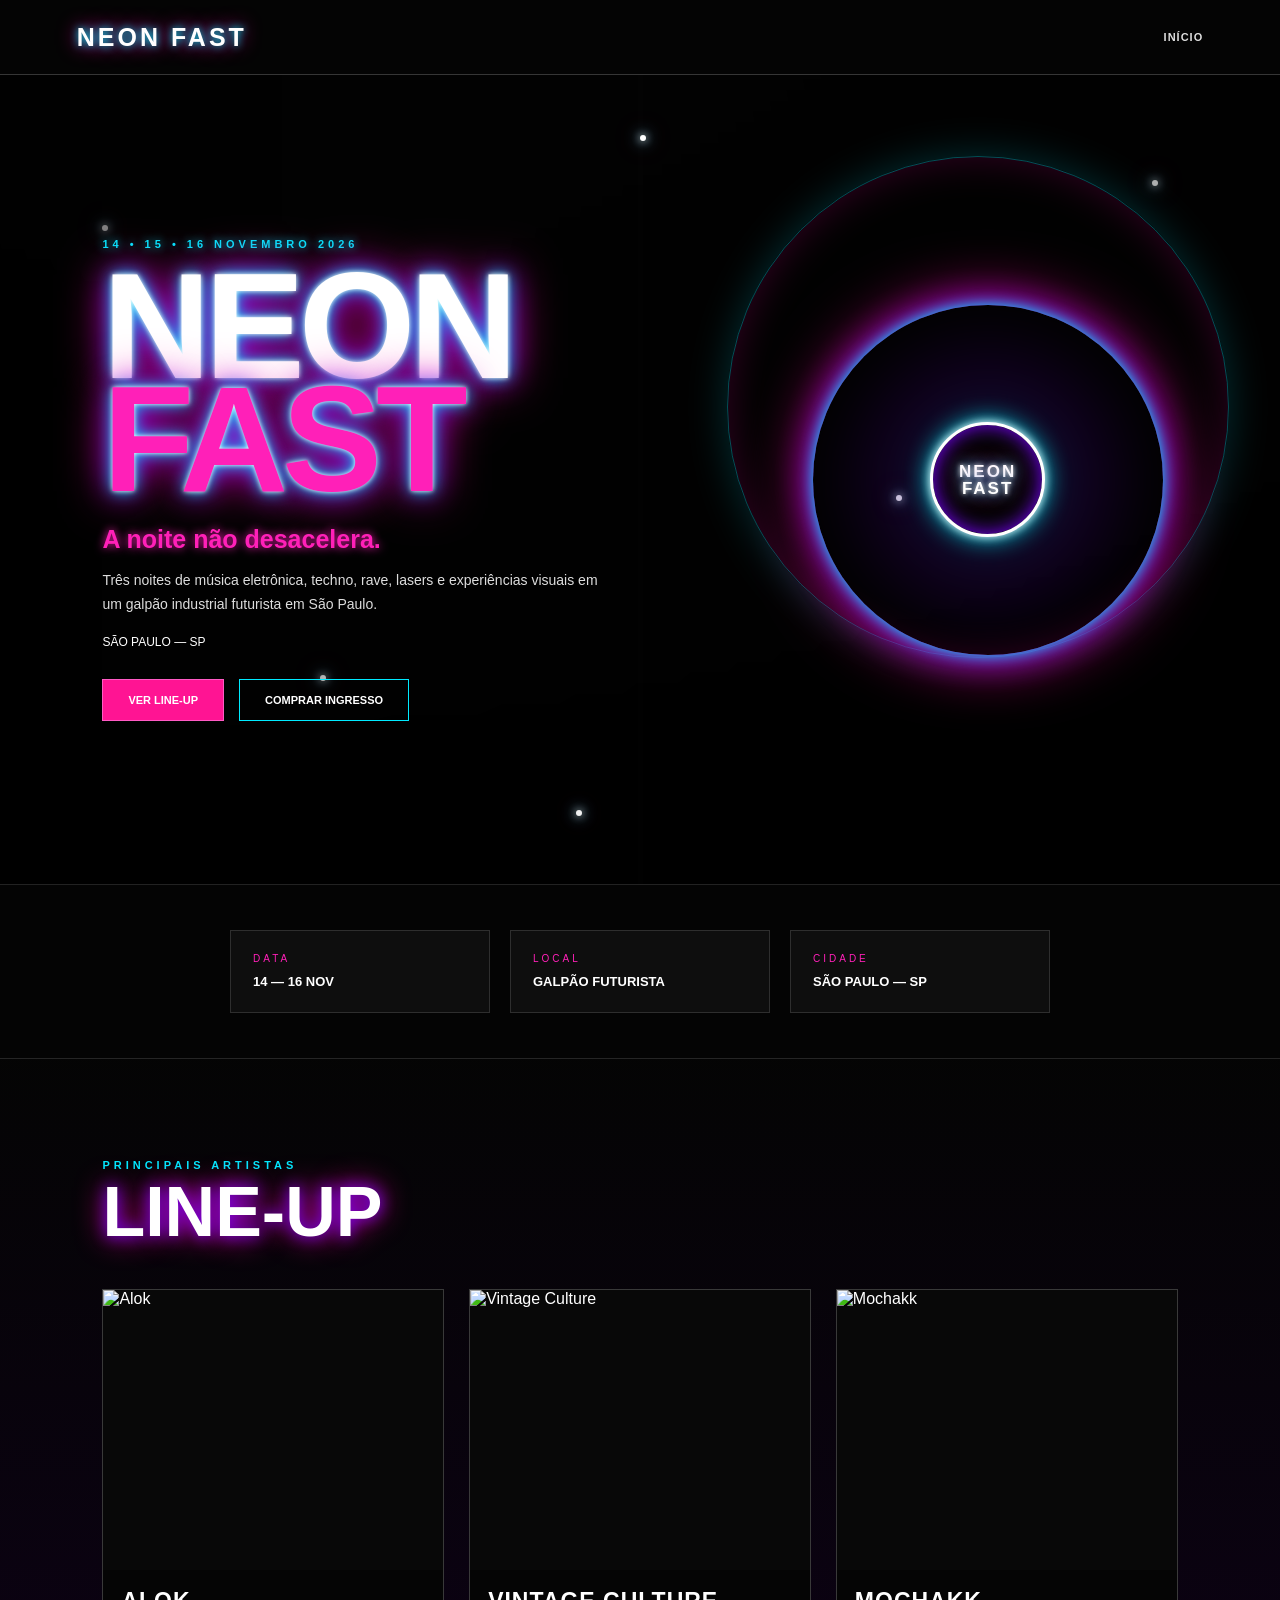
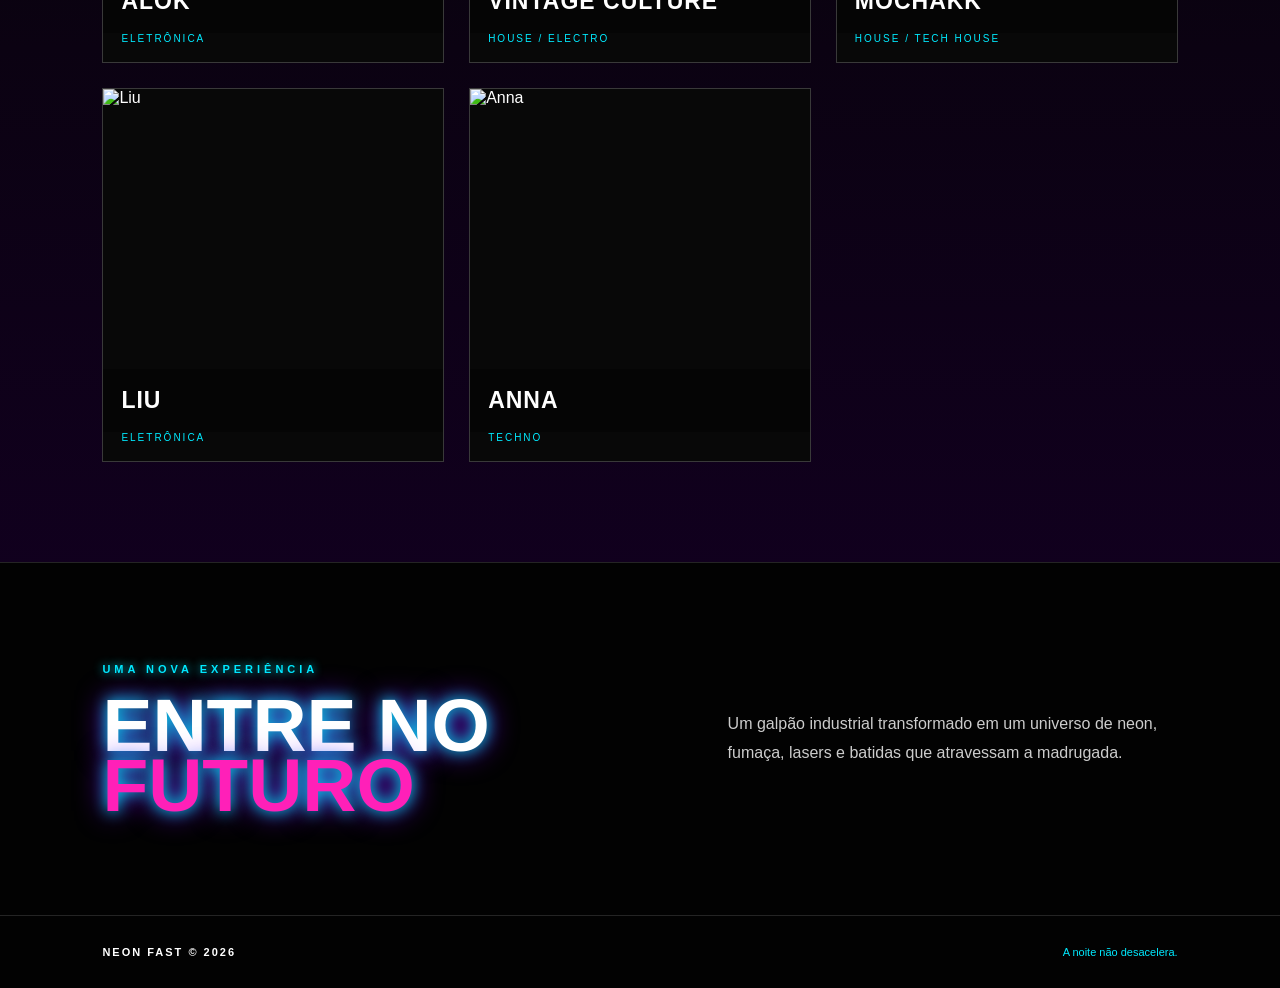
==== index.html @ e108d7a0 "Inicio finalizado" ====
<!DOCTYPE html>
<html lang="pt-BR">

<head>
    <meta charset="UTF-8">
    <meta name="viewport" content="width=device-width, initial-scale=1.0">

    <title>Neon Fast | A noite não desacelera</title>

    <link rel="stylesheet" href="style.css">
</head>

<body>

    

    <div class="bolhas">
        <span></span>
        <span></span>
        <span></span>
        <span></span>
        <span></span>
        <span></span>
    </div>


   

    <header>

        <div class="logo">
            <a href="index.html">NEON FAST</a>
        </div>

        <nav>

            <a href="index.html">INÍCIO</a>
          

        </nav>

    </header>


    <main>

       

        <section class="hero">

            <div class="hero-content">

                <p class="data">
                    14 • 15 • 16 NOVEMBRO 2026
                </p>

                <h1>
                    NEON<br>
                    <span>FAST</span>
                </h1>

                <p class="slogan">
                    A noite não desacelera.
                </p>

                <p class="description">
                    Três noites de música eletrônica, techno,
                    rave, lasers e experiências visuais em um
                    galpão industrial futurista em São Paulo.
                </p>

                <p class="local">
                     SÃO PAULO — SP
                </p>

                <div class="hero-buttons">

                    <a href="line.html" class="button">
                        VER LINE-UP
                    </a>

                    <a href="ingessos.html" class="button button-secondary">
                        COMPRAR INGRESSO
                    </a>

                </div>

            </div>


        
<div class="cd">

    <div class="cd-girando">
        <img src="https://www.kindpng.com/picc/m/26-260950_vector-royalty-free-download-cd-drawing-aesthetic-png.png" alt="CD colorido">
    </div>

    <div class="cd-centro">
        NEON<br>FAST
    </div>

</div>

        </section>


      

        <section class="info">

            <div class="info-card">
                <span>DATA</span>
                <strong>14 — 16 NOV</strong>
            </div>

            <div class="info-card">
                <span>LOCAL</span>
                <strong>GALPÃO FUTURISTA</strong>
            </div>

            <div class="info-card">
                <span>CIDADE</span>
                <strong>SÃO PAULO — SP</strong>
            </div>

        </section>


      

        <section class="lineup">

            <p>PRINCIPAIS ARTISTAS</p>

            <h2>
                LINE-UP
            </h2>


            <div class="artistas">

                <div class="artista">

                    <img
                        src="https://upload.wikimedia.org/wikipedia/commons/e/e1/Alok_Tomorrowland_Winter_2025.jpg"
                        alt="Alok">

                    <h3>ALOK</h3>

                    <p>ELETRÔNICA</p>

                </div>


                <div class="artista">

                    <img
                        src="https://thisisframework.com/wp-content/uploads/2024/02/vintage-culture.jpg"
                        alt="Vintage Culture">

                    <h3>VINTAGE CULTURE</h3>

                    <p>HOUSE / ELECTRO</p>

                </div>


                <div class="artista">

                    <img
                        src="https://betimelapse.com.br/_next/image?url=https%3A%2F%2Fmedia.betimelapse.com.br%2Fuploads%2F2026%2F04%2F1776984934076_download__9_.jpg&w=1920&q=75"
                        alt="Mochakk">

                    <h3>MOCHAKK</h3>

                    <p>HOUSE / TECH HOUSE</p>

                </div>


                <div class="artista">

                    <img
                        src="https://i.scdn.co/image/ab6761610000e5ebf55d343308b2a72713f9dc0d"
                        alt="Liu">

                    <h3>LIU</h3>

                    <p>ELETRÔNICA</p>

                </div>


                <div class="artista">

                    <img
                        src="https://musicnonstop.uol.com.br/wp-content/uploads/2023/06/ANNA_SAMNEILL_07-copy.webp"
                        alt="Anna">

                    <h3>ANNA</h3>

                    <p>TECHNO</p>

                </div>

            </div>

        </section>


      

        <section class="experience">

            <div>

                <p class="data">
                    UMA NOVA EXPERIÊNCIA
                </p>

                <h2>
                    ENTRE NO<br>
                    <span>FUTURO</span>
                </h2>

            </div>

            <p>
                Um galpão industrial transformado em um universo
                de neon, fumaça, lasers e batidas que atravessam
                a madrugada.
            </p>

        </section>

    </main>


   

    <footer>

        <p>NEON FAST © 2026</p>

        <p>A noite não desacelera.</p>

    </footer>



    <script>

        const artistas = document.querySelectorAll(".artista");

        artistas.forEach(function(artista) {

            artista.addEventListener("click", function() {

                artista.classList.toggle("ativo");

            });

        });

    </script>

</body>

</html>
---- style.css ----
* {
    margin: 0;
    padding: 0;
    box-sizing: border-box;
}

html {
    scroll-behavior: smooth;
}

body {
    font-family: Arial, sans-serif;
    background: #050505;
    color: white;
    overflow-x: hidden;
}

a {
    text-decoration: none;
    color: inherit;
}




body::before {
    content: "";

    position: fixed;
    inset: -20%;

    z-index: -3;

    background: url("img/fundo.png") center / cover;

    filter: saturate(1.5) contrast(1.1);

    animation: psicodelico 18s ease-in-out infinite alternate;
}

@keyframes psicodelico {

    0% {
        transform: scale(1) rotate(0deg);
    }

    50% {
        transform: scale(1.08) rotate(2deg);
    }

    100% {
        transform: scale(1.15) rotate(-2deg);
    }

}


/* camada escura */

body::after {
    content: "";

    position: fixed;
    inset: 0;

    z-index: -2;

    background:
        radial-gradient(
            circle at 20% 20%,
            transparent,
            #00000055
        ),
        linear-gradient(
            #00000044,
            #00000099
        );

    pointer-events: none;
}




.bolhas {
    position: fixed;
    inset: 0;

    pointer-events: none;

    z-index: -1;
}

.bolhas span {
    position: absolute;

    width: 6px;
    height: 6px;

    border-radius: 50%;

    background: white;

    box-shadow:
        0 0 8px white,
        0 0 15px #00eaff,
        0 0 25px #ff00aa;

    animation: flutuar 6s linear infinite;
}

.bolhas span:nth-child(1) {
    left: 8%;
    top: 25%;
}

.bolhas span:nth-child(2) {
    left: 25%;
    top: 75%;
    animation-delay: 1s;
}

.bolhas span:nth-child(3) {
    left: 50%;
    top: 15%;
    animation-delay: 2s;
}

.bolhas span:nth-child(4) {
    left: 70%;
    top: 55%;
    animation-delay: 3s;
}

.bolhas span:nth-child(5) {
    left: 90%;
    top: 20%;
    animation-delay: 4s;
}

.bolhas span:nth-child(6) {
    left: 45%;
    top: 90%;
    animation-delay: 5s;
}

@keyframes flutuar {

    0% {
        transform: translateY(0);
        opacity: 0;
    }

    30% {
        opacity: 1;
    }

    70% {
        opacity: 1;
    }

    100% {
        transform: translateY(-120px);
        opacity: 0;
    }

}




header {
    height: 75px;

    padding: 0 6%;

    display: flex;
    align-items: center;
    justify-content: space-between;

    position: sticky;
    top: 0;

    z-index: 20;

    background: #050505dd;

    backdrop-filter: blur(12px);

    border-bottom: 1px solid #ffffff33;
}

.logo a {
    font-size: 25px;

    font-weight: 900;

    letter-spacing: 3px;

    color: white;

    text-shadow:
        0 0 8px #00eaff,
        0 0 20px #ff00aa;

    transition: 0.3s;
}

.logo a:hover {
    letter-spacing: 6px;

    text-shadow:
        0 0 10px #00eaff,
        0 0 30px #ff00aa,
        0 0 50px #7b00ff;
}




nav {
    display: flex;

    gap: 25px;
}

nav a {
    position: relative;

    color: #ddd;

    font-size: 11px;

    font-weight: bold;

    letter-spacing: 1px;

    transition: 0.3s;
}

nav a::after {
    content: "";

    position: absolute;

    left: 0;
    bottom: -8px;

    width: 0;
    height: 2px;

    background: #ff20b8;

    box-shadow: 0 0 10px #ff20b8;

    transition: 0.3s;
}

nav a:hover {
    color: #00eaff;

    text-shadow: 0 0 10px #00eaff;
}

nav a:hover::after {
    width: 100%;
}




.hero {
    min-height: 90vh;

    padding: 80px 8%;

    display: flex;

    align-items: center;

    justify-content: space-between;

    gap: 50px;

    position: relative;

    background:
        linear-gradient(
            90deg,
            #00000099,
            transparent,
            #00000066
        );

    border-bottom: 1px solid #ffffff22;
}




.hero::before {
    content: "";

    position: absolute;

    width: 500px;
    height: 500px;

    right: 4%;
    top: 10%;

    border-radius: 50%;

    border: 1px solid #00eaff55;

    box-shadow:
        0 0 40px #00eaff33,
        inset 0 0 40px #ff00aa33;

    animation: pulsar 4s ease-in-out infinite;

    pointer-events: none;
}

@keyframes pulsar {

    0% {
        transform: scale(0.9) rotate(0deg);
        opacity: 0.4;
    }

    50% {
        transform: scale(1.05) rotate(180deg);
        opacity: 0.8;
    }

    100% {
        transform: scale(0.9) rotate(360deg);
        opacity: 0.4;
    }

}




.hero-content {
    max-width: 650px;

    position: relative;

    z-index: 2;
}

.data {
    margin-bottom: 20px;

    color: #00eaff;

    font-size: 11px;

    font-weight: bold;

    letter-spacing: 4px;

    text-shadow: 0 0 10px #00eaff;
}

.hero h1 {
    font-size: clamp(80px, 12vw, 150px);

    line-height: 0.75;

    font-weight: 900;

    letter-spacing: -6px;

    color: white;

    text-shadow:
        0 0 5px white,
        0 0 15px #00eaff,
        0 0 30px #7b00ff,
        0 0 50px #ff0099;

    animation: neon 3s ease-in-out infinite alternate;
}

.hero h1 span {
    color: #ff20b8;
}

@keyframes neon {

    from {
        filter: brightness(1);
    }

    to {
        filter: brightness(1.5);
    }

}

.slogan {
    margin-top: 30px;

    color: #ff20b8;

    font-size: 25px;

    font-weight: bold;

    text-shadow:
        0 0 10px #ff20b8;
}

.description {
    max-width: 500px;

    margin-top: 15px;

    color: #ddd;

    font-size: 14px;

    line-height: 1.7;
}

.local {
    margin-top: 18px;

    color: white;

    font-size: 12px;
}




.cd {
    width: 380px;
    height: 380px;

    position: relative;

    display: flex;

    align-items: center;
    justify-content: center;

    z-index: 2;
}




.cd::before {
    content: "";

    position: absolute;

    width: 350px;
    height: 350px;

    border-radius: 50%;

    background:
        radial-gradient(
            circle,
            #00eaff44,
            #7b00ff22,
            transparent 70%
        );

    filter: blur(20px);

    animation: brilho-cd 3s ease-in-out infinite alternate;
}

@keyframes brilho-cd {

    from {
        transform: scale(0.9);
        opacity: 0.5;
    }

    to {
        transform: scale(1.15);
        opacity: 1;
    }

}




.cd-girando {
    width: 350px;
    height: 350px;

    position: absolute;

    border-radius: 50%;

    overflow: hidden;

    animation: girar-cd 5s linear infinite;

    box-shadow:
        0 0 15px #00eaff,
        0 0 35px #7b00ff,
        0 0 65px #ff0099;

    transition: 0.3s;
}

.cd-girando img {
    width: 100%;
    height: 100%;

    display: block;

    object-fit: cover;

    border-radius: 50%;
}




.cd:hover .cd-girando {
    animation-duration: 1.5s;

    box-shadow:
        0 0 25px #00eaff,
        0 0 55px #7b00ff,
        0 0 90px #ff0099;
}


/* giro */

@keyframes girar-cd {

    from {
        transform: rotate(0deg);
    }

    to {
        transform: rotate(360deg);
    }

}




.cd-centro {
    width: 115px;
    height: 115px;

    position: absolute;

    display: flex;

    align-items: center;
    justify-content: center;

    text-align: center;

    border-radius: 50%;

    background: #050505;

    border: 3px solid white;

    color: white;

    font-size: 17px;

    font-weight: bold;

    line-height: 1;

    letter-spacing: 2px;

    text-shadow:
        0 0 5px white,
        0 0 15px #00eaff,
        0 0 25px #ff00aa;

    box-shadow:
        0 0 10px white,
        0 0 25px #00eaff,
        inset 0 0 20px #7b00ff;

    z-index: 5;

    transition: 0.3s;
}

.cd:hover .cd-centro {
    transform: scale(1.1);

    box-shadow:
        0 0 15px white,
        0 0 35px #00eaff,
        0 0 50px #ff00aa,
        inset 0 0 25px #7b00ff;
}




.hero-buttons {
    display: flex;

    gap: 15px;

    margin-top: 30px;
}

.button {
    padding: 14px 25px;

    background: #ff1493;

    border: 1px solid #ff5ac4;

    color: white;

    font-size: 11px;

    font-weight: bold;

    transition: 0.3s;
}

.button:hover {
    transform: translateY(-5px) scale(1.03);

    background: #ff20b8;

    box-shadow:
        0 0 15px #ff20b8,
        0 0 35px #7b00ff;
}

.button-secondary {
    background: transparent;

    border-color: #00eaff;
}

.button-secondary:hover {
    background: #00eaff;

    color: #050505;

    box-shadow:
        0 0 20px #00eaff,
        0 0 40px #00eaff;
}




.info {
    padding: 45px 8%;

    display: flex;

    justify-content: center;

    gap: 20px;

    background: #050505ee;

    border-bottom: 1px solid #ffffff22;
}

.info-card {
    width: 260px;

    padding: 22px;

    background: #111111cc;

    border: 1px solid #ffffff22;

    transition: 0.3s;
}

.info-card:hover {
    transform: translateY(-7px);

    border-color: #00eaff;

    box-shadow:
        0 0 20px #00eaff44;
}

.info-card span {
    display: block;

    margin-bottom: 8px;

    color: #ff20b8;

    font-size: 10px;

    letter-spacing: 3px;
}

.info-card strong {
    font-size: 13px;

    color: white;
}




.lineup {
    padding: 100px 8%;

    background:
        linear-gradient(
            #050505dd,
            #120020ee
        );
}

.lineup > p {
    color: #00eaff;

    font-size: 11px;

    font-weight: bold;

    letter-spacing: 4px;
}

.lineup > h2 {
    margin: 10px 0 45px;

    font-size: 70px;

    line-height: 0.9;

    text-shadow:
        0 0 15px #7b00ff,
        0 0 30px #ff0099;
}



.artistas {
    display: grid;

    grid-template-columns: repeat(3, 1fr);

    gap: 25px;
}

.artista {
    position: relative;

    overflow: hidden;

    background: #080808;

    border: 1px solid #ffffff33;

    cursor: pointer;

    transition: 0.4s;
}

.artista::before {
    content: "";

    position: absolute;

    inset: 0;

    background:
        linear-gradient(
            transparent 40%,
            #ff009988
        );

    opacity: 0;

    z-index: 1;

    transition: 0.4s;
}

.artista:hover {
    transform: translateY(-10px) rotate(-1deg);

    border-color: #00eaff;

    box-shadow:
        0 0 15px #00eaff,
        0 0 35px #ff009955;
}

.artista:hover::before {
    opacity: 1;
}

.artista img {
    width: 100%;
    height: 280px;

    object-fit: cover;

    display: block;

    filter: saturate(1.4);

    transition: 0.5s;
}

.artista:hover img {
    transform: scale(1.08);

    filter:
        saturate(2)
        contrast(1.1);
}

.artista h3 {
    padding: 18px;

    position: relative;

    z-index: 2;

    font-size: 23px;

    letter-spacing: 1px;

    background: #050505;
}

.artista p {
    padding: 0 18px 18px;

    position: relative;

    z-index: 2;

    color: #00eaff;

    font-size: 10px;

    letter-spacing: 2px;
}




.artista.ativo {
    transform: scale(1.04);

    border-color: #ff20b8;

    box-shadow:
        0 0 20px #ff20b8,
        0 0 50px #7b00ff;
}

.artista.ativo img {
    filter:
        saturate(2.5)
        brightness(1.3);

    transform: scale(1.12);
}




.experience {
    padding: 100px 8%;

    display: flex;

    align-items: center;

    justify-content: space-between;

    gap: 60px;

    background: #030303ee;

    border-top: 1px solid #ffffff22;
}

.experience h2 {
    margin-top: 15px;

    font-size: 75px;

    line-height: 0.8;

    text-shadow:
        0 0 15px #00eaff,
        0 0 30px #7b00ff;
}

.experience h2 span {
    color: #ff20b8;
}

.experience > p {
    max-width: 450px;

    color: #ccc;

    line-height: 1.8;
}




footer {
    padding: 30px 8%;

    display: flex;

    justify-content: space-between;

    background: #020202;

    border-top: 1px solid #ffffff22;

    color: #777;

    font-size: 11px;
}

footer p:first-child {
    color: white;

    font-weight: bold;

    letter-spacing: 2px;
}

footer p:last-child {
    color: #00eaff;
}




@media (max-width: 800px) {

    header {
        height: auto;

        padding: 20px;

        flex-direction: column;

        gap: 20px;
    }

    nav {
        flex-wrap: wrap;

        justify-content: center;

        gap: 15px;
    }

    .hero {
        padding: 60px 6%;

        flex-direction: column;

        text-align: center;
    }

    .hero h1 {
        font-size: 80px;
    }

    .description {
        margin-left: auto;
        margin-right: auto;
    }

    .hero-buttons {
        justify-content: center;

        flex-wrap: wrap;
    }

 

    .cd {
        width: 300px;
        height: 300px;

        order: -1;
    }

    .cd-girando {
        width: 270px;
        height: 270px;
    }

    .cd-centro {
        width: 90px;
        height: 90px;

        font-size: 13px;
    }

    .info {
        flex-direction: column;

        align-items: center;

        padding: 35px 6%;
    }

    .info-card {
        width: 100%;
    }

    .artistas {
        grid-template-columns: 1fr;
    }

    .lineup > h2 {
        font-size: 50px;
    }

    .experience {
        flex-direction: column;

        align-items: flex-start;
    }

    .experience h2 {
        font-size: 55px;
    }

    footer {
        flex-direction: column;

        gap: 10px;

        text-align: center;
    }

}
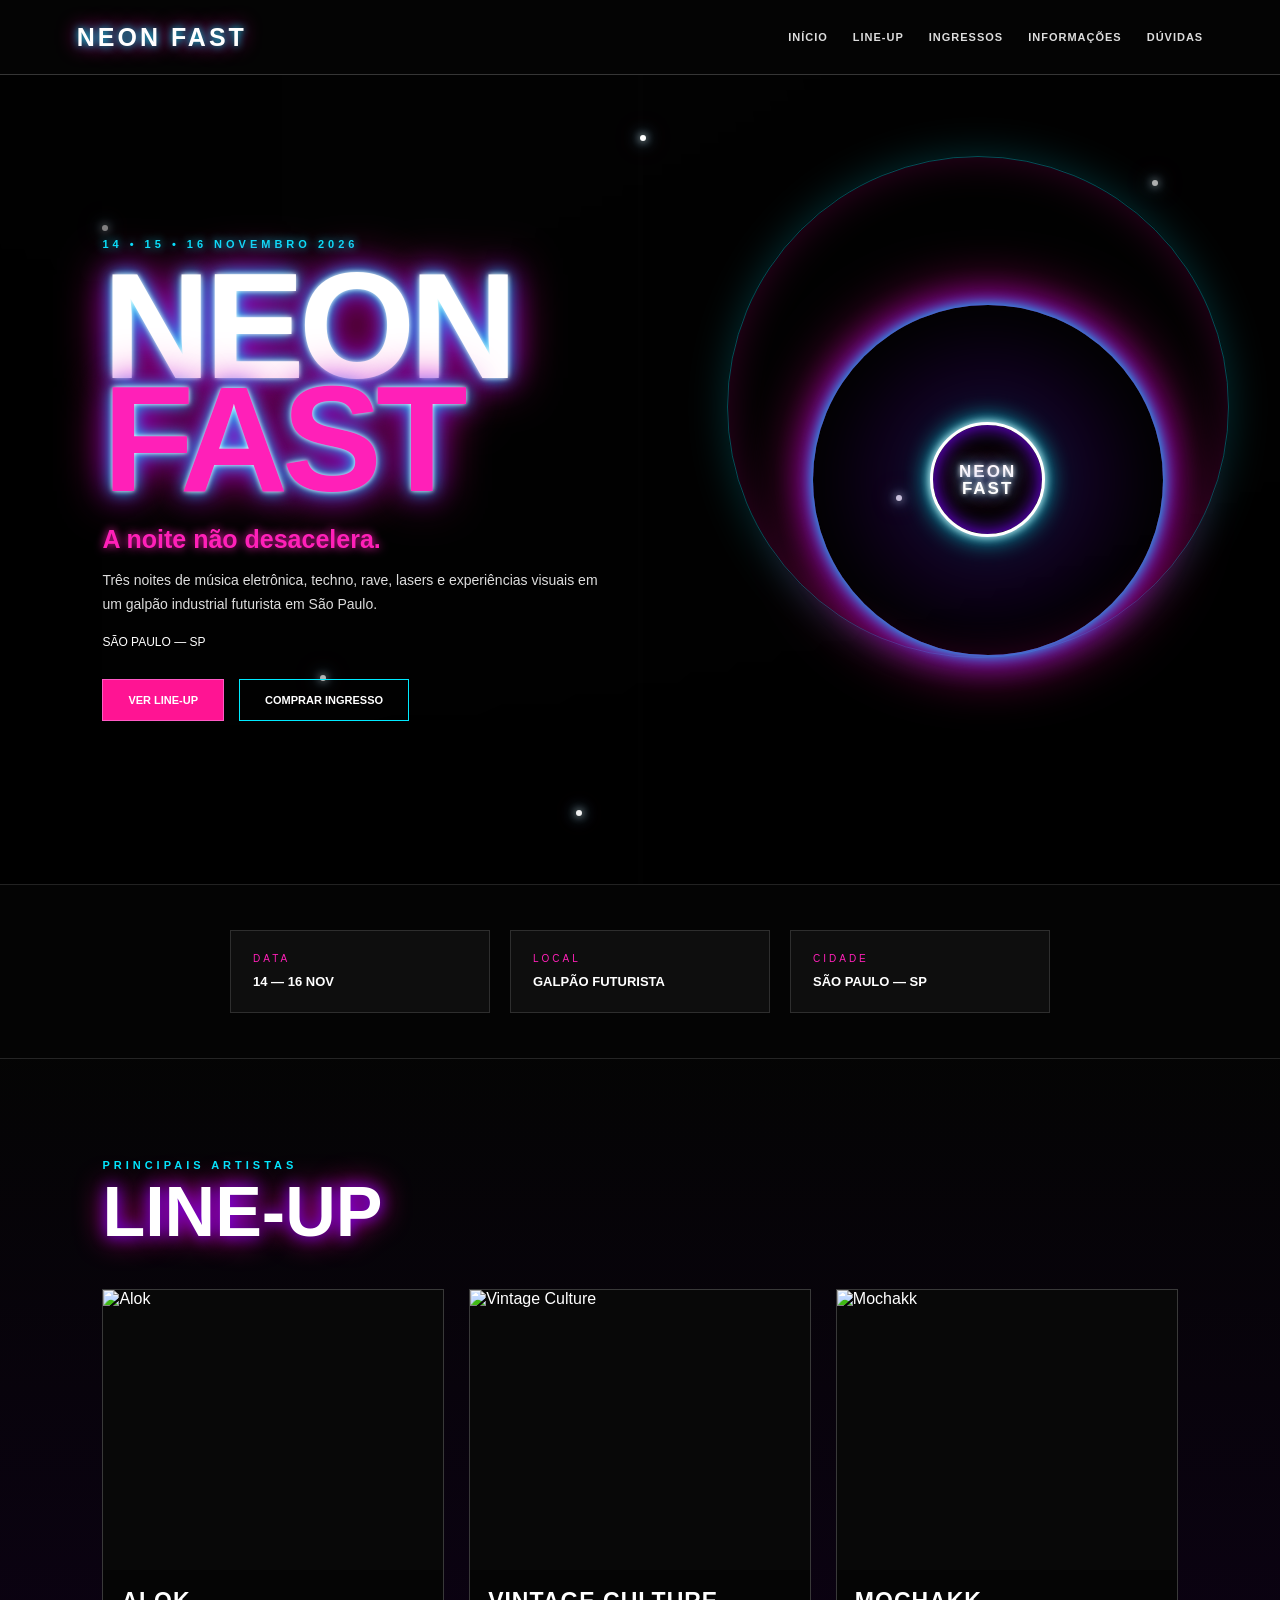
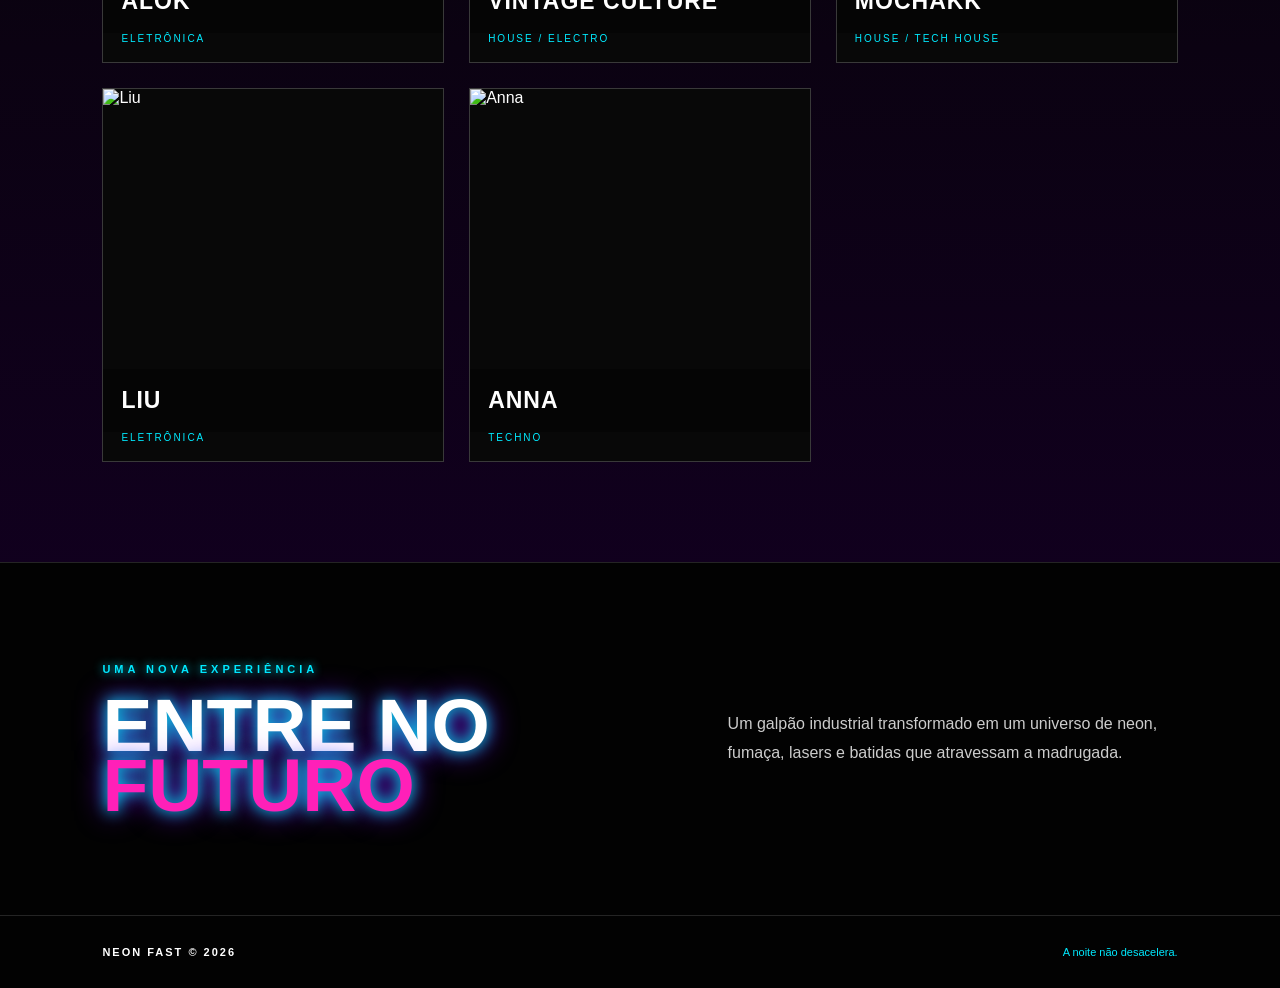
==== commit ac581f6a: "line up e ingressos finalizados" ====
--- a/index.html
+++ b/index.html
@@ -12,7 +12,7 @@
 
 <body>
 
-    
+    <!-- BOLHAS DE LUZ -->
 
     <div class="bolhas">
         <span></span>
@@ -24,7 +24,7 @@
     </div>
 
 
-   
+    <!-- MENU -->
 
     <header>
 
@@ -35,7 +35,11 @@
         <nav>
 
             <a href="index.html">INÍCIO</a>
-          
+            <a href="line.html">LINE-UP</a>
+            <a href="ingressos.html">INGRESSOS</a>
+            <a href="informacoes.html">INFORMAÇÕES</a>
+            <a href="duvidas.html">DÚVIDAS</a>
+
 
         </nav>
 
@@ -44,7 +48,7 @@
 
     <main>
 
-       
+        <!-- HERO -->
 
         <section class="hero">
 
@@ -79,7 +83,7 @@
                         VER LINE-UP
                     </a>
 
-                    <a href="ingessos.html" class="button button-secondary">
+                    <a href="ingressos.html" class="button button-secondary">
                         COMPRAR INGRESSO
                     </a>
 
@@ -88,7 +92,7 @@
             </div>
 
 
-        
+            <!-- CD -->
 <div class="cd">
 
     <div class="cd-girando">
@@ -104,7 +108,7 @@
         </section>
 
 
-      
+        <!-- INFORMAÇÕES -->
 
         <section class="info">
 
@@ -126,7 +130,7 @@
         </section>
 
 
-      
+        <!-- LINE-UP -->
 
         <section class="lineup">
 
@@ -208,7 +212,7 @@
         </section>
 
 
-      
+        <!-- EXPERIÊNCIA -->
 
         <section class="experience">
 
@@ -236,7 +240,7 @@
     </main>
 
 
-   
+    <!-- FOOTER -->
 
     <footer>
 
@@ -247,6 +251,7 @@
     </footer>
 
 
+    <!-- INTERAÇÃO DOS ARTISTAS -->
 
     <script>
 
--- a/style.css
+++ b/style.css
@@ -1,5 +1,3 @@
-
-
 * {
     margin: 0;
     padding: 0;
@@ -55,9 +53,6 @@
     }
 
 }
-
-
-/* camada escura */
 
 body::after {
     content: "";
@@ -540,9 +535,6 @@
         0 0 90px #ff0099;
 }
 
-
-/* giro */
-
 @keyframes girar-cd {
 
     from {
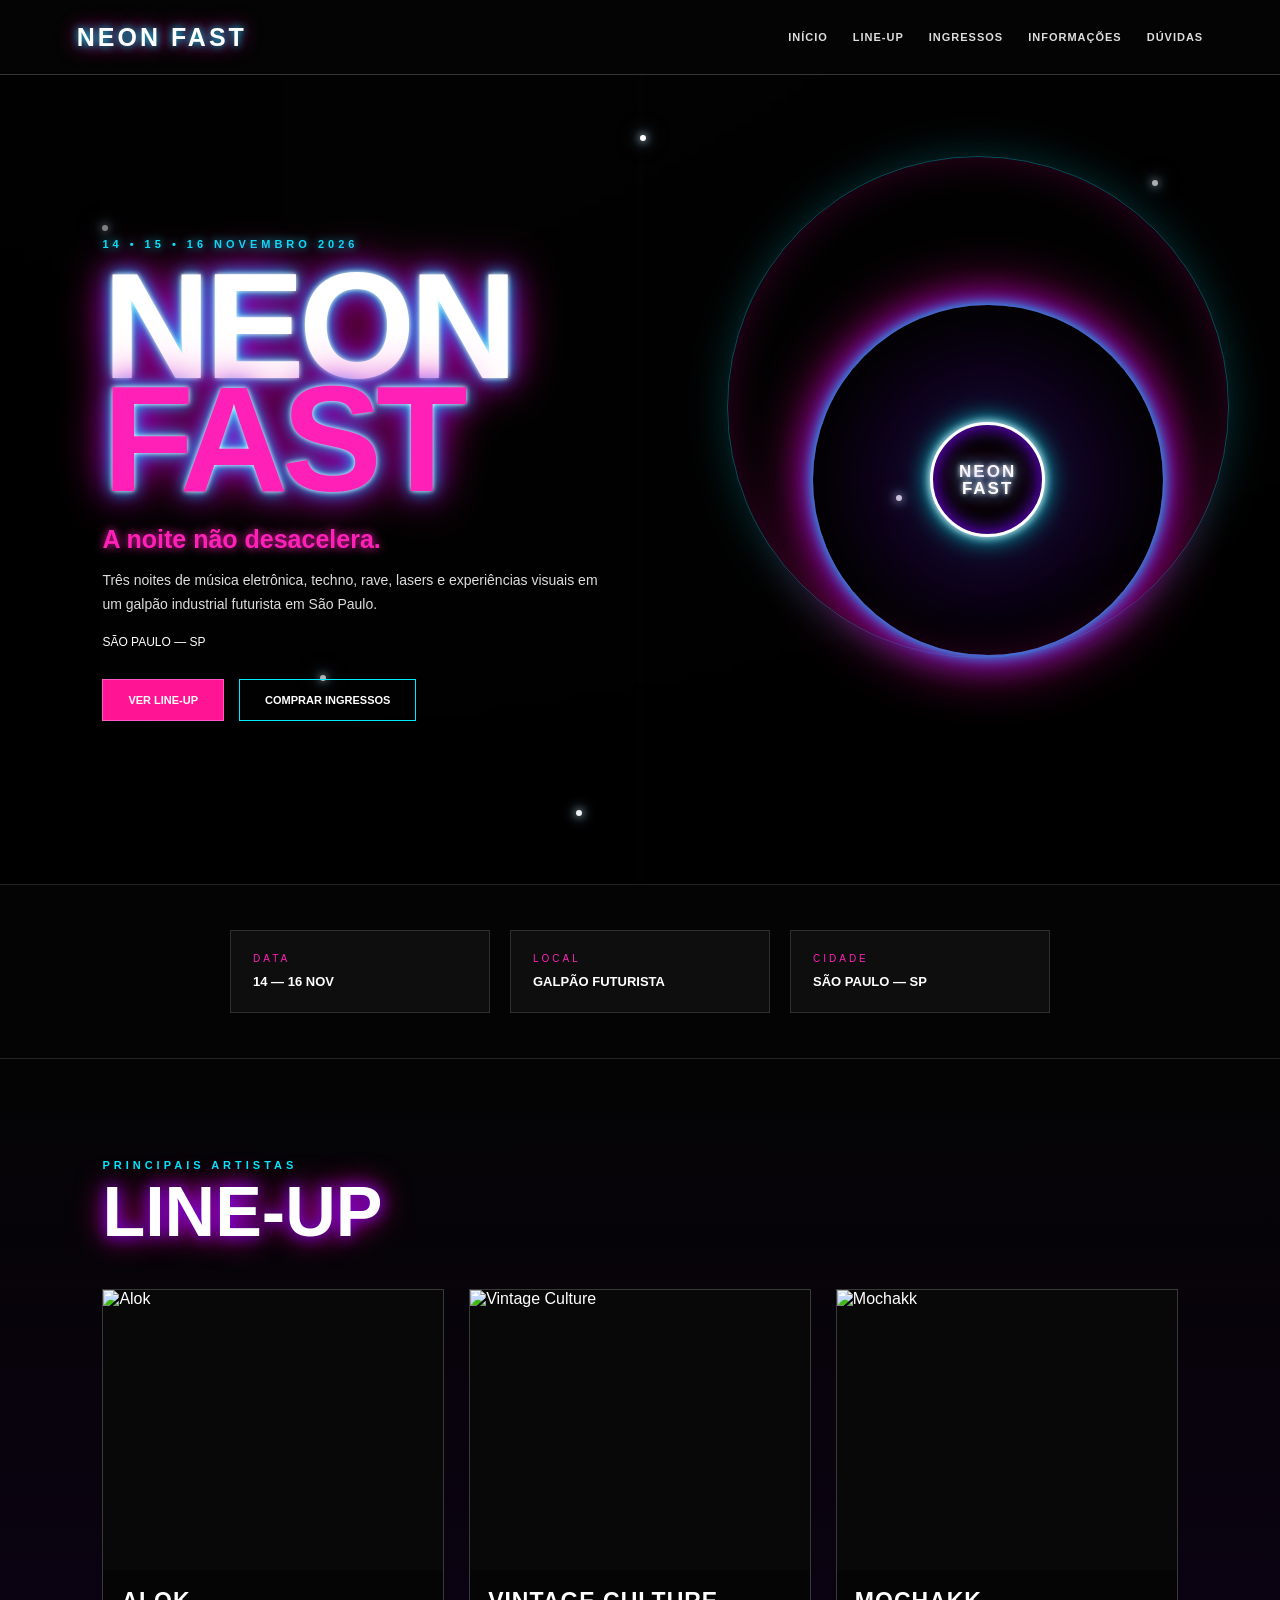
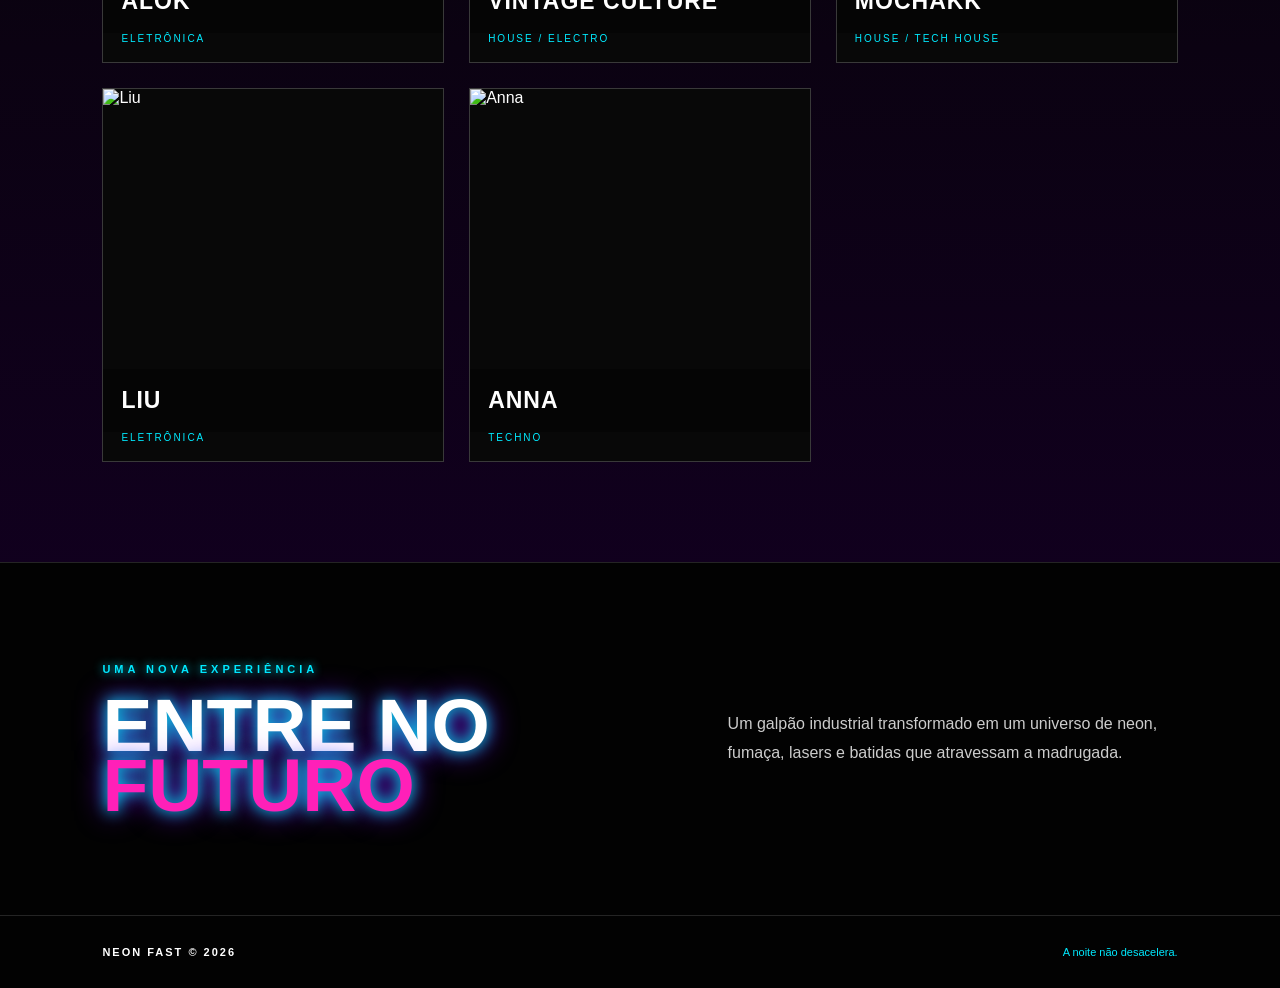
==== commit 49477f6c: "limpeza e finalizaçao" ====
--- a/index.html
+++ b/index.html
@@ -11,9 +11,6 @@
 </head>
 
 <body>
-
-    <!-- BOLHAS DE LUZ -->
-
     <div class="bolhas">
         <span></span>
         <span></span>
@@ -22,9 +19,6 @@
         <span></span>
         <span></span>
     </div>
-
-
-    <!-- MENU -->
 
     <header>
 
@@ -33,22 +27,17 @@
         </div>
 
         <nav>
-
             <a href="index.html">INÍCIO</a>
             <a href="line.html">LINE-UP</a>
             <a href="ingressos.html">INGRESSOS</a>
             <a href="informacoes.html">INFORMAÇÕES</a>
             <a href="duvidas.html">DÚVIDAS</a>
-
-
         </nav>
 
     </header>
 
 
     <main>
-
-        <!-- HERO -->
 
         <section class="hero">
 
@@ -74,7 +63,7 @@
                 </p>
 
                 <p class="local">
-                     SÃO PAULO — SP
+                    SÃO PAULO — SP
                 </p>
 
                 <div class="hero-buttons">
@@ -84,7 +73,7 @@
                     </a>
 
                     <a href="ingressos.html" class="button button-secondary">
-                        COMPRAR INGRESSO
+                        COMPRAR INGRESSOS
                     </a>
 
                 </div>
@@ -92,23 +81,18 @@
             </div>
 
 
-            <!-- CD -->
-<div class="cd">
-
-    <div class="cd-girando">
-        <img src="https://www.kindpng.com/picc/m/26-260950_vector-royalty-free-download-cd-drawing-aesthetic-png.png" alt="CD colorido">
-    </div>
-
-    <div class="cd-centro">
-        NEON<br>FAST
-    </div>
-
-</div>
-
-        </section>
-
-
-        <!-- INFORMAÇÕES -->
+            <div class="cd">
+                <div class="cd-girando">
+                    <img src="https://www.kindpng.com/picc/m/26-260950_vector-royalty-free-download-cd-drawing-aesthetic-png.png" alt="CD colorido">
+                </div>
+
+                <div class="cd-centro">
+                    NEON<br>FAST
+                </div>
+            </div>
+
+        </section>
+
 
         <section class="info">
 
@@ -129,9 +113,6 @@
 
         </section>
 
-
-        <!-- LINE-UP -->
-
         <section class="lineup">
 
             <p>PRINCIPAIS ARTISTAS</p>
@@ -211,8 +192,6 @@
 
         </section>
 
-
-        <!-- EXPERIÊNCIA -->
 
         <section class="experience">
 
@@ -240,8 +219,6 @@
     </main>
 
 
-    <!-- FOOTER -->
-
     <footer>
 
         <p>NEON FAST © 2026</p>
@@ -251,8 +228,6 @@
     </footer>
 
 
-    <!-- INTERAÇÃO DOS ARTISTAS -->
-
     <script>
 
         const artistas = document.querySelectorAll(".artista");
